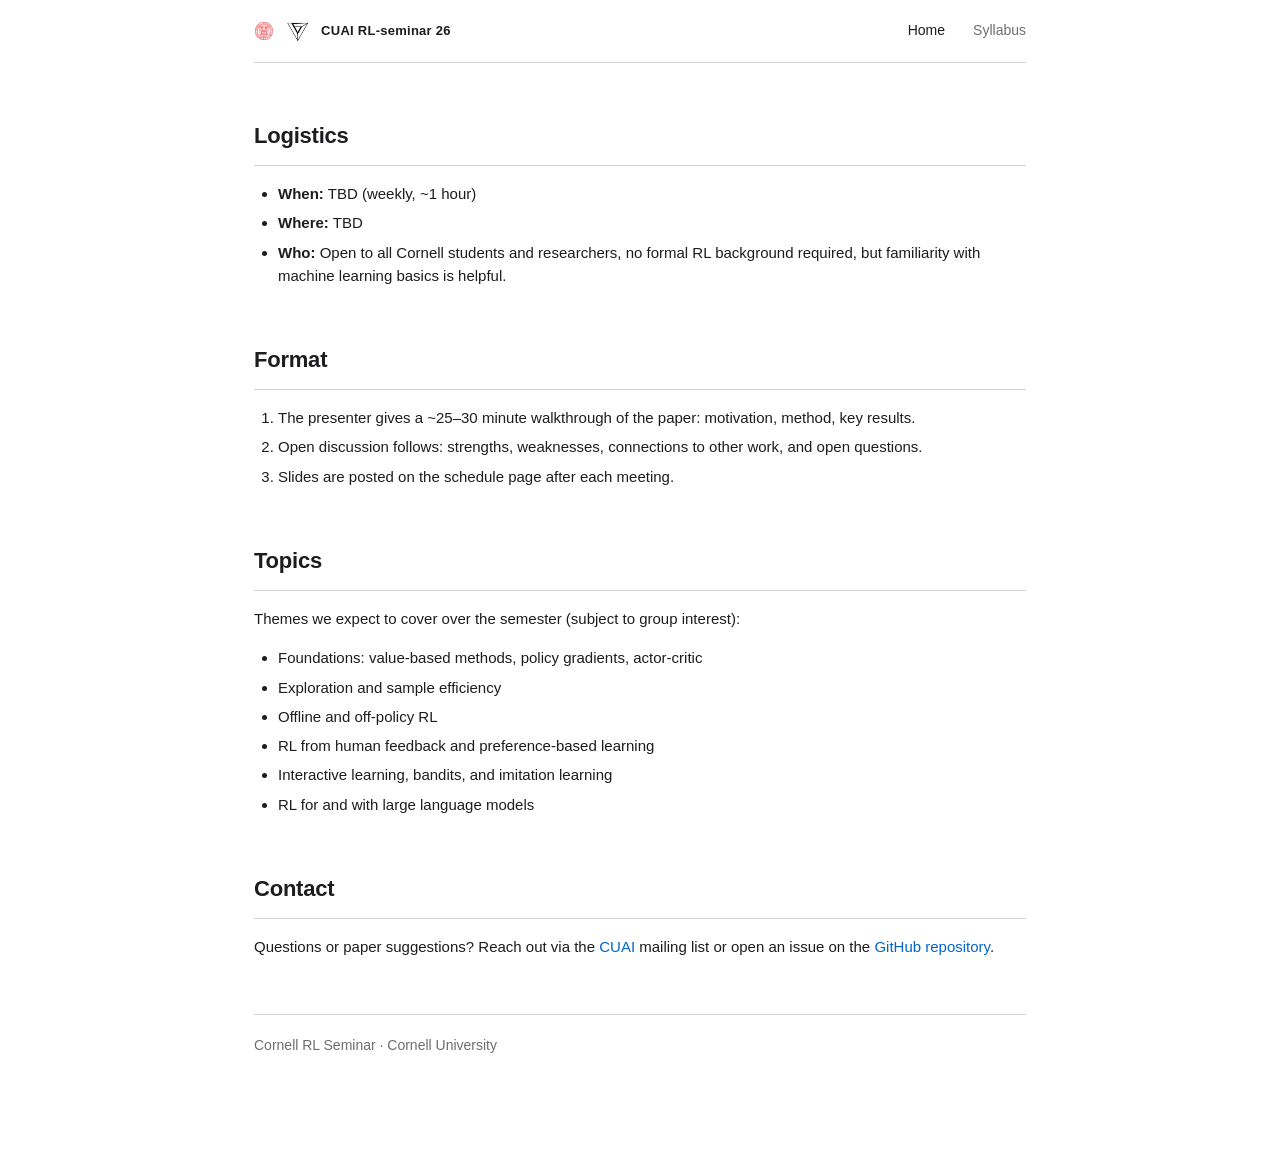
==== docs/syllabus.html @ 87c91fd7 "website" ====
<!DOCTYPE html>
<html lang="en">
<head>
  <meta charset="UTF-8">
  <meta name="viewport" content="width=device-width, initial-scale=1.0">
  <title>Syllabus — Cornell RL Seminar</title>
  <link rel="stylesheet" href="style.css">
</head>
<body>
  <div class="page">

    <nav>
      <div class="branding">
        <img src="assets/cornell.png" alt="Cornell" class="logo cornell-logo">
        <img src="assets/cuai.png" alt="CUAI" class="logo">
        <span class="brand-text">CUAI RL-seminar 26</span>
      </div>
      <div class="links">
        <a href="index.html">Home</a>
        <a href="syllabus.html" class="active">Syllabus</a>
      </div>
    </nav>

  
    <div class="prose">

      <section>
        <h2>Logistics</h2>
        <ul>
          <li><strong>When:</strong> TBD (weekly, ~1 hour)</li>
          <li><strong>Where:</strong> TBD</li>
          <li><strong>Who:</strong> Open to all Cornell students and researchers, no formal RL background required, but familiarity with machine learning basics is helpful.</li>
        </ul>
      </section>

      <section>
        <h2>Format</h2>
        <ol>
          <li>The presenter gives a ~25&ndash;30 minute walkthrough of the paper: motivation, method, key results.</li>
          <li>Open discussion follows: strengths, weaknesses, connections to other work, and open questions.</li>
          <li>Slides are posted on the schedule page after each meeting.</li>
        </ol>
      </section>

      <section>
        <h2>Topics</h2>
        <p>Themes we expect to cover over the semester (subject to group interest):</p>
        <ul>
          <li>Foundations: value-based methods, policy gradients, actor-critic</li>
          <li>Exploration and sample efficiency</li>
          <li>Offline and off-policy RL</li>
          <li>RL from human feedback and preference-based learning</li>
          <li>Interactive learning, bandits, and imitation learning</li>
          <li>RL for and with large language models</li>
        </ul>
      </section>

      <section>
        <h2>Contact</h2>
        <p>
          Questions or paper suggestions? Reach out via the
          <a href="https://cuai.github.io/" target="_blank" rel="noopener">CUAI</a> mailing list
          or open an issue on the
          <a href="https://github.com/" target="_blank" rel="noopener">GitHub repository</a>.
        </p>
      </section>

    </div>

    <footer>
      Cornell RL Seminar &middot; Cornell University
    </footer>

  </div>
</body>
</html>
---- docs/style.css ----
/* Cornell RL Seminar — macOS-flavored, box-free course-page style */

:root {
  --text: #1d1d1f;          /* Apple near-black */
  --text-secondary: #6e6e73; /* Apple secondary gray */
  --link: #0066cc;           /* Apple link blue */
  --hairline: #d2d2d7;       /* Apple hairline gray */
  --bg: #ffffff;
  --accent-red: #ff5f57;     /* macOS traffic lights */
  --accent-yellow: #febc2e;
  --accent-green: #28c840;
}

* {
  margin: 0;
  padding: 0;
  box-sizing: border-box;
}

html {
  -webkit-font-smoothing: antialiased;
  text-rendering: optimizeLegibility;
}

body {
  font-family: Helvetica, "Helvetica Neue", Arial, sans-serif;
  background: var(--bg);
  color: var(--text);
  font-size: 15px;
  line-height: 1.55;
}

a {
  color: var(--link);
  text-decoration: none;
}

a:hover {
  text-decoration: underline;
}

.page {
  max-width: 820px;
  margin: 0 auto;
  padding: 0 24px 96px;
}

/* ---------- Nav ---------- */

nav {
  display: flex;
  align-items: center;
  gap: 28px;
  padding: 20px 0;
  border-bottom: 1px solid var(--hairline);
  font-size: 14px;
}

nav .branding {
  display: flex;
  align-items: center;
  gap: 10px;
}

nav .logo {
  height: 22px;
  width: auto;
}

nav .cornell-logo {
  height: 20px;
}

nav .brand-text {
  font-size: 13px;
  font-weight: 600;
  letter-spacing: 0.02em;
}

nav .links {
  margin-left: auto;
  display: flex;
  gap: 28px;
}

nav a {
  color: var(--text);
}

nav a:hover {
  color: var(--link);
  text-decoration: none;
}

nav a.active {
  color: var(--text-secondary);
  pointer-events: none;
}

/* ---------- Header ---------- */

header {
  padding: 64px 0 20px;
}

header h1 {
  font-size: 32px;
  font-weight: 700;
  letter-spacing: -0.015em;
  line-height: 1.1;
}

header .course-info {
  font-size: 15px;
  color: var(--text-secondary);
  margin-top: 8px;
  margin-bottom: 20px;
  line-height: 1.5;
}

header .course-info a {
  color: var(--link);
}

header .subtitle {
  margin-top: 12px;
  font-size: 16px;
  color: var(--text-secondary);
}

/* ---------- Sections ---------- */

section {
  margin-top: 16px;
  margin-bottom: 16px;
}

section#news {
  margin-top: 48px;
}

section#schedule {
  margin-top: 48px;
}

section h2 {
  font-size: 22px;
  font-weight: 700;
  letter-spacing: -0.01em;
  padding-bottom: 12px;
  border-bottom: 1px solid var(--hairline);
}

section h2 .muted {
  font-weight: 400;
  color: var(--text-secondary);
  font-size: 19px;
}

/* ---------- News ---------- */

.news-list {
  list-style: none;
  margin-top: 8px;
}

.news-list li {
  display: flex;
  gap: 0;
  padding: 14px 0;
  border-bottom: 1px solid var(--hairline);
}

.news-list li:last-child {
  border-bottom: none;
}

.news-list .date {
  flex: 0 0 100px;
  padding-right: 12px;
  color: var(--text-secondary);
  font-size: 13px;
  padding-top: 2px;
}

/* ---------- Schedule ---------- */

.schedule {
  width: 100%;
  border-collapse: collapse;
  margin-top: 8px;
}

.schedule th {
  text-align: left;
  font-size: 13px;
  font-weight: 600;
  text-transform: uppercase;
  letter-spacing: 0.06em;
  color: var(--text-secondary);
  padding: 14px 16px 10px 0;
  border-bottom: 1px solid var(--hairline);
}

.schedule td {
  vertical-align: top;
  padding: 16px 16px 16px 0;
  border-bottom: 1px solid var(--hairline);
}

.schedule tr:last-child td {
  border-bottom: none;
}

.schedule .date {
  white-space: nowrap;
  color: var(--text-secondary);
  font-size: 13px;
  width: 120px;
  padding-right: 24px;
  padding-top: 18px;
}

.schedule .topic {
  font-weight: 600;
}

.schedule .paper {
  margin-top: 2px;
  font-size: 15px;
}

.schedule .presenter {
  white-space: nowrap;
  font-size: 15px;
  width: 130px;
}

.schedule .materials {
  white-space: nowrap;
  font-size: 15px;
  width: 90px;
}

.tbd {
  color: var(--text-secondary);
}

/* ---------- Syllabus page ---------- */

.prose h2 {
  margin-top: 56px;
}

.prose p,
.prose ul,
.prose ol {
  margin-top: 16px;
}

.prose ul,
.prose ol {
  padding-left: 24px;
}

.prose li {
  margin-top: 6px;
}

/* ---------- Footer ---------- */

footer {
  margin-top: 56px;
  padding-top: 20px;
  border-top: 1px solid var(--hairline);
  font-size: 14px;
  color: var(--text-secondary);
}

/* ---------- Small screens ---------- */

@media (max-width: 640px) {
  header h1 {
    font-size: 34px;
  }

  .news-list li {
    flex-direction: column;
    gap: 2px;
  }

  .schedule .presenter,
  .schedule th:nth-child(3) {
    display: none;
  }
}
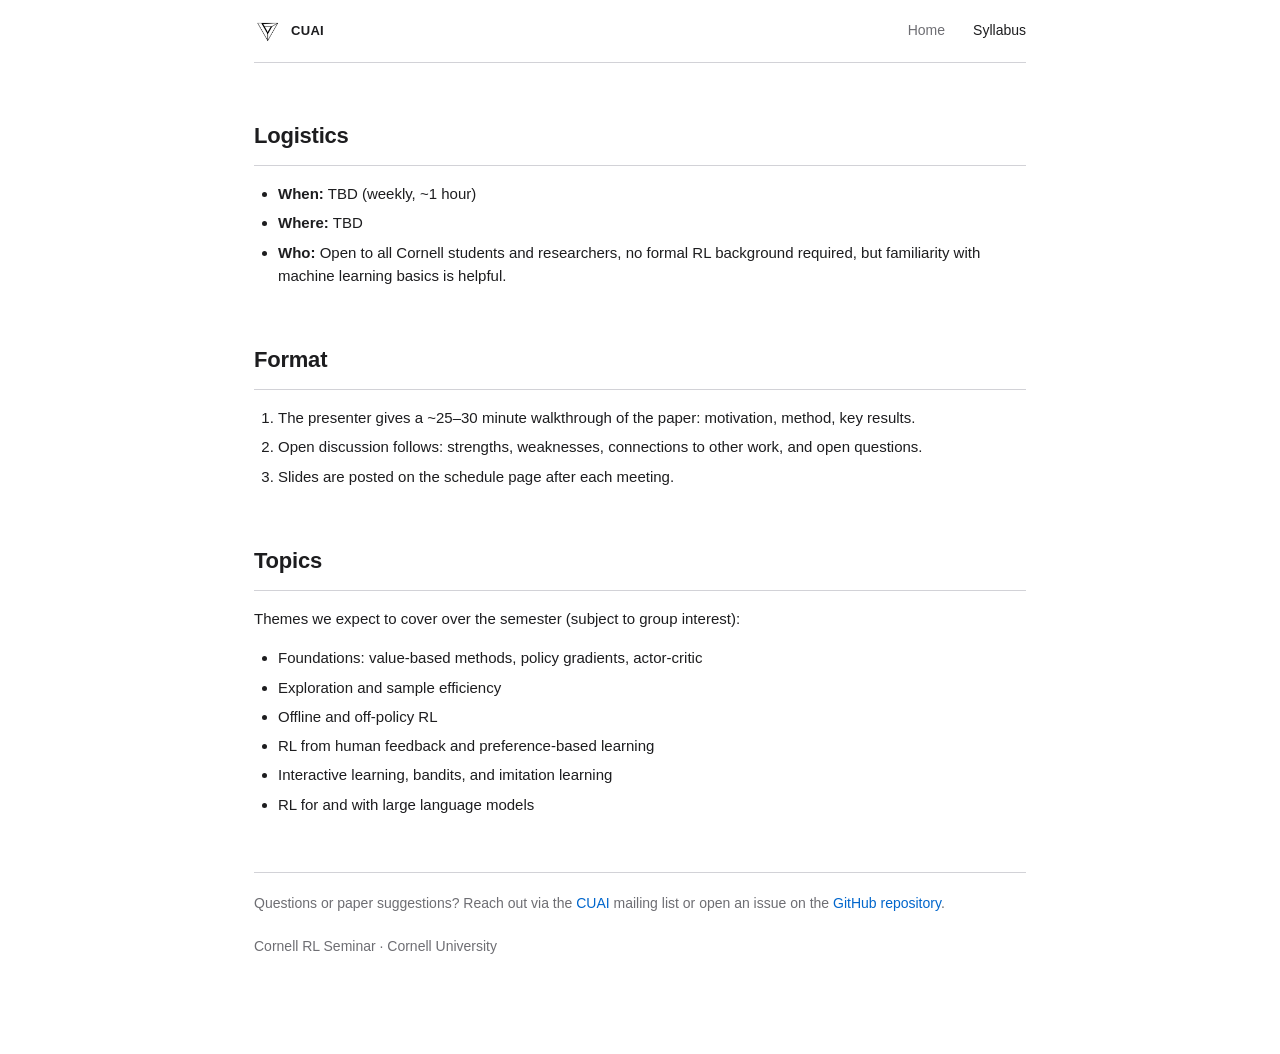
==== commit b5e55553: "syllabus update" ====
--- a/docs/syllabus.html
+++ b/docs/syllabus.html
@@ -11,13 +11,12 @@
 
     <nav>
       <div class="branding">
-        <img src="assets/cornell.png" alt="Cornell" class="logo cornell-logo">
         <img src="assets/cuai.png" alt="CUAI" class="logo">
-        <span class="brand-text">CUAI RL-seminar 26</span>
+        <span class="brand-text">CUAI</span>
       </div>
       <div class="links">
-        <a href="index.html">Home</a>
-        <a href="syllabus.html" class="active">Syllabus</a>
+        <a href="index.html" class="active">Home</a>
+        <a href="syllabus.html">Syllabus</a>
       </div>
     </nav>
 
@@ -55,20 +54,16 @@
         </ul>
       </section>
 
-      <section>
-        <h2>Contact</h2>
-        <p>
-          Questions or paper suggestions? Reach out via the
-          <a href="https://cuai.github.io/" target="_blank" rel="noopener">CUAI</a> mailing list
-          or open an issue on the
-          <a href="https://github.com/" target="_blank" rel="noopener">GitHub repository</a>.
-        </p>
-      </section>
-
     </div>
 
     <footer>
-      Cornell RL Seminar &middot; Cornell University
+        Questions or paper suggestions? Reach out via the
+          <a href="https://cuai.github.io/" target="_blank" rel="noopener">CUAI</a> mailing list
+          or open an issue on the
+          <a href="https://github.com/xikronz/awesome-rl-reading-group" target="_blank" rel="noopener">GitHub repository</a>.
+      
+      <br></br>
+          Cornell RL Seminar &middot; Cornell University
     </footer>
 
   </div>
